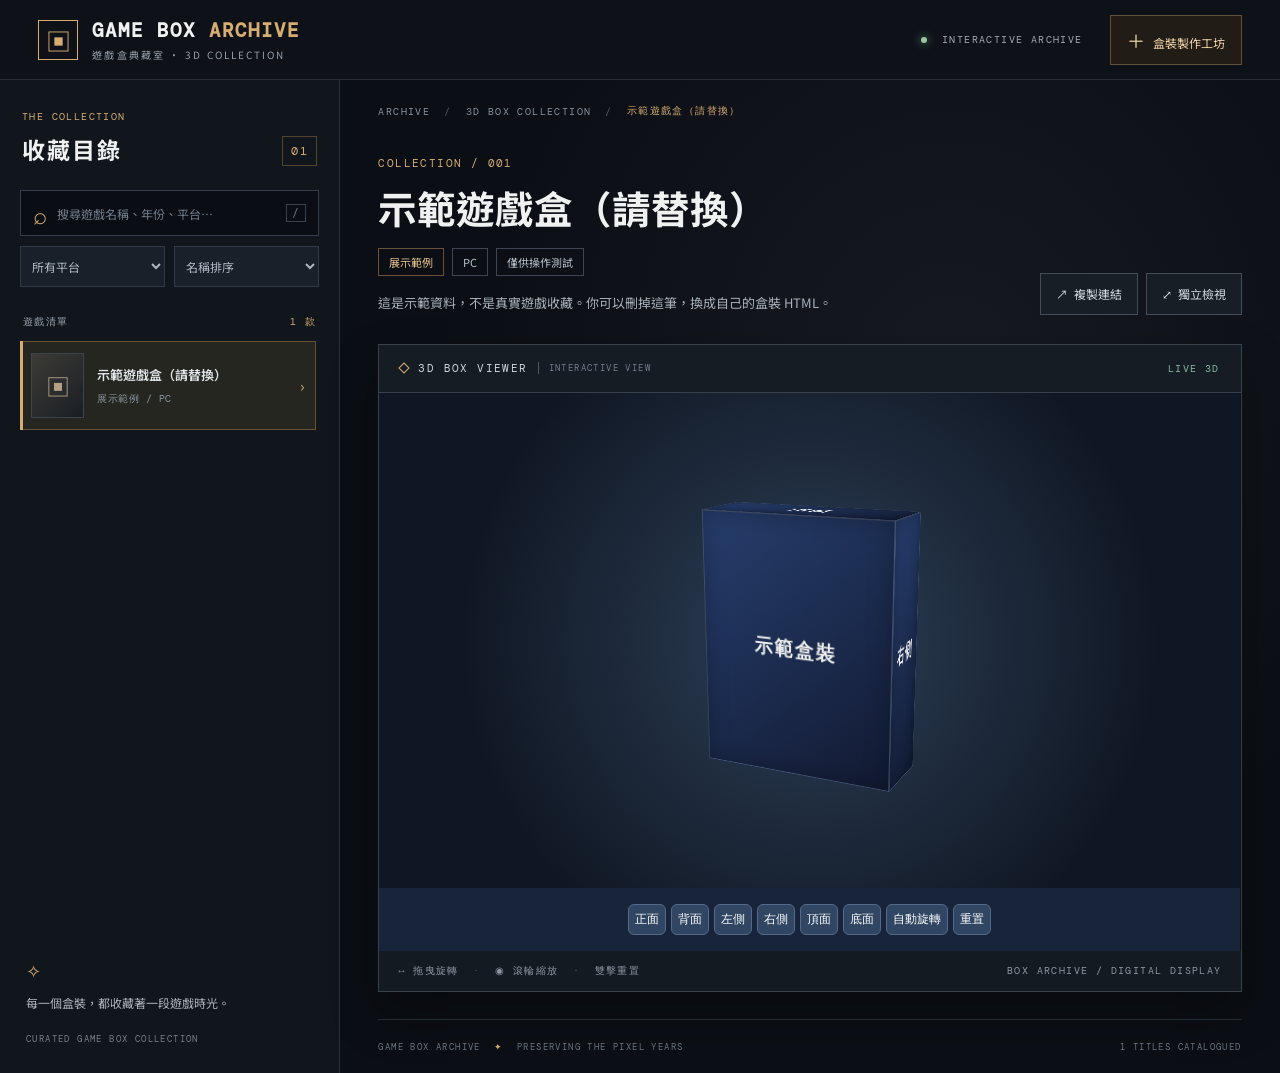
==== index.html @ 2a5f27b9 "Add files via upload" ====
<!doctype html>
<html lang="zh-Hant">
<head>
<meta charset="utf-8"><meta name="viewport" content="width=device-width, initial-scale=1"><meta name="theme-color" content="#0a0d12">
<meta name="description" content="老遊戲實體收藏與可互動的 3D 遊戲盒展示。">
<title>遊戲盒典藏室 · 3D 收藏展示館</title>
<link rel="stylesheet" href="style.css">
</head>
<body>
<div class="site-shell">
  <header class="topbar">
    <a class="brand" href="./" aria-label="遊戲盒典藏室首頁"><span class="brand-mark" aria-hidden="true">▣</span><span><strong>GAME BOX <em>ARCHIVE</em></strong><small>遊戲盒典藏室 · 3D COLLECTION</small></span></a>
    <div class="top-actions"><span class="top-status"><span class="status-light"></span> INTERACTIVE ARCHIVE</span><a class="tool-link" href="builder.html"><span aria-hidden="true">＋</span> 盒裝製作工坊</a></div>
  </header>
  <div class="workarea">
    <aside class="sidebar" aria-label="遊戲收藏清單">
      <div class="side-heading"><div><div class="eyebrow">THE COLLECTION</div><h1>收藏目錄</h1></div><span id="totalBadge" class="total-badge">00</span></div>
      <label class="search-box"><span aria-hidden="true">⌕</span><input id="search" type="search" placeholder="搜尋遊戲名稱、年份、平台…" autocomplete="off" aria-label="搜尋遊戲收藏"><span class="search-key">/</span></label>
      <div class="filter-row"><label class="sr-only" for="platform">平台分類</label><select id="platform"><option value="all">所有平台</option></select><label class="sr-only" for="sort">排序</label><select id="sort"><option value="title">名稱排序</option><option value="year">年份排序</option><option value="new">最新加入</option></select></div>
      <div class="list-heading"><span>遊戲清單</span><span id="resultCount">0 款</span></div>
      <div id="list" class="game-list" aria-label="可選擇的遊戲盒"></div>
      <div class="sidebar-foot"><div class="small-emblem">✧</div><p>每一個盒裝，都收藏著一段遊戲時光。</p><span>CURATED GAME BOX COLLECTION</span></div>
    </aside>
    <main class="main-panel" id="main">
      <div class="breadcrumb"><span>ARCHIVE</span><span class="slash">/</span><span>3D BOX COLLECTION</span><span class="slash">/</span><strong id="crumb">SELECT A GAME</strong></div>
      <section class="overview" aria-labelledby="gameTitle">
        <div class="overview-text"><div class="item-number" id="itemNumber">COLLECTION / —</div><h2 id="gameTitle">請從左側選擇遊戲盒</h2><div class="tags" id="tags"></div><p class="game-description" id="description">點選收藏清單中的遊戲，即可在下方自由旋轉欣賞盒裝的每個細節。</p></div>
        <div class="overview-actions"><button id="copyLink" type="button" class="outline-btn" disabled title="複製此款遊戲的分享連結">↗ <span>複製連結</span></button><a id="open" class="outline-btn" href="#" target="_blank" rel="noopener" aria-disabled="true">⤢ <span>獨立檢視</span></a></div>
      </section>
      <section class="viewer-section" aria-label="3D 遊戲盒展示區">
        <div class="viewer-head"><div class="viewer-head-title"><span class="viewer-dot"></span> 3D BOX VIEWER <span class="viewer-label">INTERACTIVE VIEW</span></div><span class="viewer-indicator" id="viewerIndicator">READY</span></div>
        <div id="stage" class="stage"><div class="stage-placeholder"><div class="cube-graphic" aria-hidden="true">▧</div><strong>YOUR COLLECTION, IN 3D.</strong><p>從左側清單挑選一款遊戲</p></div></div>
        <div class="viewer-foot"><span>↔ 拖曳旋轉 <i>·</i> ◉ 滾輪縮放 <i>·</i> 雙擊重置</span><span>BOX ARCHIVE / DIGITAL DISPLAY</span></div>
      </section>
      <footer class="bottom-footer"><span>GAME BOX ARCHIVE <span class="footer-dot">✦</span> PRESERVING THE PIXEL YEARS</span><span id="footerCount">0 TITLES CATALOGUED</span></footer>
    </main>
  </div>
</div>
<div id="toast" class="toast" role="status" aria-live="polite"></div>
<script src="catalog.js"></script><script src="site.js"></script>
</body></html>
---- style.css ----
@import url('https://fonts.googleapis.com/css2?family=DM+Mono:wght@400;500&family=Noto+Sans+TC:wght@400;500;600;700;800&display=swap');
:root{color-scheme:dark;--bg:#0b0e14;--sidebar:#11161d;--surface:#131a22;--muted:#8995a3;--stroke:#29313c;--text:#f0f1f1;--accent:#d7ad72;--accentdark:#3a3022;font-family:'Noto Sans TC',system-ui,-apple-system,sans-serif}*{box-sizing:border-box}html{scroll-behavior:smooth}body{margin:0;background:var(--bg);color:var(--text)}button,input,select{font:inherit}button{cursor:pointer}a{color:inherit;text-decoration:none}button:focus-visible,a:focus-visible,input:focus-visible,select:focus-visible{outline:2px solid var(--accent);outline-offset:3px}button:disabled{cursor:not-allowed;opacity:.4}.site-shell{min-height:100vh}.topbar{height:80px;display:flex;justify-content:space-between;align-items:center;padding:0 clamp(18px,3vw,44px);border-bottom:1px solid #292c32;background:#0e1218;gap:15px}.brand{display:flex;align-items:center;gap:14px;min-width:0}.brand-mark{width:40px;height:40px;display:grid;place-items:center;border:1px solid var(--accent);color:var(--accent);font-size:25px}.brand strong{font-family:'DM Mono',monospace;font-size:19px;letter-spacing:2px;display:block;white-space:nowrap}.brand em{font-style:normal;color:var(--accent)}.brand small{font-size:10px;letter-spacing:2.1px;color:#929da9;display:block;margin-top:4px}.top-actions{display:flex;align-items:center;gap:27px}.top-status,.eyebrow,.item-number,.viewer-head,.viewer-foot,.breadcrumb,.bottom-footer,.sidebar-foot span,.total-badge,.list-heading,.search-key{font-family:'DM Mono',monospace;letter-spacing:1.4px}.top-status{font-size:10px;color:#a5aaaf;white-space:nowrap}.status-light{display:inline-block;width:6px;height:6px;background:#9bc6a0;border-radius:50%;margin-right:8px;box-shadow:0 0 8px #689d77}.tool-link{border:1px solid #625037;padding:11px 16px;color:#f2d5a8;background:#221c16;font-size:12px;white-space:nowrap}.tool-link:hover{background:#393024}.tool-link span{font-size:18px;margin-right:5px}.workarea{display:grid;grid-template-columns:340px minmax(0,1fr);min-height:calc(100vh - 80px)}.sidebar{background:var(--sidebar);border-right:1px solid var(--stroke);padding:30px 20px 26px;display:flex;flex-direction:column;min-width:0}.side-heading{display:flex;align-items:end;justify-content:space-between;margin:0 2px 24px}.eyebrow{font-size:10px;color:var(--accent);margin-bottom:9px}.side-heading h1{font-size:23px;letter-spacing:2px;margin:0;font-weight:700}.total-badge{border:1px solid #54442e;color:var(--accent);font-size:12px;padding:6px 8px}.search-box{display:flex;gap:8px;align-items:center;background:#0a0e14;border:1px solid #343d49;padding:0 12px;min-height:46px}.search-box>span:first-child{color:var(--accent);font-size:24px}.search-box input{background:none;border:0;outline:0;color:#f0f2f5;font-size:12px;min-width:0;flex:1}.search-box input::placeholder{color:#717d8b}.search-key{color:#687383;font-size:11px;border:1px solid #39414d;padding:1px 5px}.filter-row{display:grid;grid-template-columns:1fr 1fr;gap:9px;margin-top:10px}.filter-row select{width:100%;min-width:0;background:#192029;color:#acb7c3;border:1px solid #323a45;font-size:12px;padding:10px 7px;cursor:pointer}.list-heading{font-size:10px;display:flex;justify-content:space-between;color:#9ca7b2;margin:28px 3px 12px}.list-heading span:last-child{color:var(--accent)}.game-list{display:flex;flex-direction:column;gap:5px;overflow-y:auto;max-height:calc(100vh - 385px);min-height:120px;padding-right:3px;scrollbar-color:#424850 transparent;scrollbar-width:thin}.game-item{width:100%;display:flex;align-items:center;gap:13px;text-align:left;color:#e1e6eb;background:transparent;border:1px solid transparent;padding:11px 10px;min-height:88px;position:relative;transition:background .2s,border-color .2s}.game-item:hover{background:#1e2631}.game-item.active{background:#252620;border-color:#655034}.game-item.active:before{content:'';position:absolute;left:-1px;top:-1px;bottom:-1px;width:3px;background:var(--accent)}.game-cover,.game-placeholder{width:53px;height:65px;flex:none;object-fit:cover;background:#29313b;border:1px solid #3c444e}.game-placeholder{display:grid;place-items:center;color:#b5a184;background:linear-gradient(135deg,#3c3b36,#1a1e24);font-size:24px}.game-details{flex:1;min-width:0}.game-details strong{display:block;line-height:1.5;font-size:13px;font-weight:600}.game-details small{display:block;font:10px 'DM Mono',monospace;color:#8995a1;margin-top:7px;letter-spacing:.5px}.game-chevron{color:#828b95;font-size:15px}.game-item.active .game-chevron{color:var(--accent)}.no-results{padding:22px 8px;font-size:12px;color:var(--muted);line-height:1.8}.sidebar-foot{margin-top:auto;padding:30px 6px 0;color:#adb2b6}.small-emblem{color:var(--accent);font-size:18px}.sidebar-foot p{font-size:12px;line-height:1.7;margin:10px 0}.sidebar-foot span{font-size:9px;color:#777f87}.main-panel{padding:24px clamp(20px,3vw,54px) 20px;min-width:0;background:radial-gradient(ellipse at 65% 30%,#161a20 0,transparent 55%),#0b0e14}.breadcrumb{display:flex;gap:14px;font-size:10px;color:#8692a0;align-items:center}.breadcrumb .slash{color:#54585d}.breadcrumb strong{color:var(--accent);font-weight:500;overflow:hidden;text-overflow:ellipsis;white-space:nowrap}.overview{padding:38px 0 29px;display:flex;justify-content:space-between;align-items:flex-end;gap:20px}.overview-text{min-width:0}.item-number{color:var(--accent);font-size:11px;margin-bottom:13px}.overview h2{font-size:clamp(24px,3vw,40px);font-weight:700;line-height:1.3;letter-spacing:1px;margin:0 0 15px}.tags{display:flex;gap:8px;flex-wrap:wrap}.tag{display:inline-block;padding:5px 10px;border:1px solid #3c4551;color:#b5c0cc;font-size:11px}.tag:first-child{border-color:#675238;color:#e4c28e}.game-description{max-width:850px;font-size:13px;color:#a7b0bb;line-height:1.85;margin:15px 0 0}.overview-actions{display:flex;gap:8px;align-items:center;flex:none}.outline-btn{display:inline-flex;align-items:center;justify-content:center;gap:6px;font-size:12px;white-space:nowrap;background:#181e26;color:#d1d9df;border:1px solid #434c57;padding:11px 15px;min-height:42px}.outline-btn:hover:not(:disabled){border-color:var(--accent);color:#fae2b8;background:#25231f}.outline-btn[aria-disabled=true]{opacity:.35;pointer-events:none}.viewer-section{border:1px solid #39424c;background:#0c1016;box-shadow:0 22px 45px #0004}.viewer-head{min-height:48px;display:flex;justify-content:space-between;align-items:center;padding:10px 21px;background:#161c24;border-bottom:1px solid #37404b;color:#d0d6df;font-size:11px}.viewer-head-title{display:flex;align-items:center;gap:10px}.viewer-dot{height:8px;width:8px;border:1px solid var(--accent);display:inline-block;transform:rotate(45deg)}.viewer-label{color:#737f8e;font-size:9px;border-left:1px solid #515962;padding-left:10px}.viewer-indicator{color:#8bbba1;font-size:10px}.stage{height:clamp(420px,62vh,780px);position:relative;background:radial-gradient(ellipse at center,#252930 0,#11161d 52%,#0b0e14 100%)}.stage:before{content:'';position:absolute;inset:0;pointer-events:none;background:linear-gradient(#ffffff06 1px,transparent 1px),linear-gradient(90deg,#ffffff06 1px,transparent 1px);background-size:38px 38px;opacity:.22}.stage iframe{width:100%;height:100%;border:0;position:relative;display:block;background:transparent}.stage-placeholder{position:absolute;inset:0;display:flex;flex-direction:column;align-items:center;justify-content:center;color:#8d97a1;text-align:center;padding:20px}.cube-graphic{font-size:90px;color:#716047;line-height:1;margin-bottom:28px}.stage-placeholder strong{font:13px 'DM Mono',monospace;letter-spacing:2px;color:#d4ba90}.stage-placeholder p{font-size:12px;margin-top:14px}.viewer-foot{padding:13px 19px;display:flex;justify-content:space-between;gap:10px;color:#8d98a5;font-size:10px;flex-wrap:wrap;background:#141a21}.viewer-foot i{font-style:normal;color:#675b4b;margin:0 7px}.bottom-footer{display:flex;justify-content:space-between;gap:12px;border-top:1px solid #252b33;padding-top:21px;margin-top:27px;font-size:9px;color:#697582}.footer-dot{color:var(--accent);margin:0 7px}.toast{position:fixed;bottom:22px;right:22px;background:#252922;border:1px solid #746041;color:#f2dfc4;padding:12px 17px;font-size:12px;box-shadow:0 12px 35px #0008;opacity:0;transition:opacity .2s;pointer-events:none}.toast.visible{opacity:1}.sr-only{position:absolute;overflow:hidden;clip:rect(0,0,0,0);white-space:nowrap;width:1px;height:1px}
@media(max-width:1050px){.workarea{grid-template-columns:290px minmax(0,1fr)}.overview{align-items:flex-start;flex-direction:column}.main-panel{padding:22px}.overview-actions{align-self:flex-end}.top-status{display:none}}@media(max-width:740px){.topbar{height:auto;min-height:75px;padding:15px 16px}.brand strong{font-size:15px}.brand small{letter-spacing:1px;font-size:9px}.brand-mark{width:34px;height:34px}.tool-link{padding:8px 11px;font-size:11px}.workarea{display:block}.sidebar{border-right:0;border-bottom:1px solid var(--stroke);padding:18px 16px}.side-heading{margin-bottom:15px}.side-heading h1{font-size:20px}.list-heading{margin-top:16px}.game-list{flex-direction:row;overflow-x:auto;min-height:0;max-height:none;padding:0 0 10px;gap:8px}.game-item{min-width:215px;max-width:230px;min-height:80px;border:1px solid #343d47}.game-item.active:before{width:3px}.sidebar-foot{display:none}.main-panel{padding:18px 15px}.overview{padding:25px 0 19px}.overview h2{font-size:27px}.stage{height:58vh;min-height:390px}.viewer-foot span:last-child{display:none}.bottom-footer{font-size:8px;line-height:1.7}.breadcrumb{font-size:9px;gap:8px}}@media(max-width:430px){.brand strong{font-size:13px;letter-spacing:1px}.brand small{font-size:8px}.brand-mark{display:none}.top-actions .tool-link{font-size:10px;padding:8px}.overview-actions{width:100%}.outline-btn{flex:1}.viewer-head{padding:10px}.viewer-label{display:none}.stage{min-height:340px;height:53vh}}
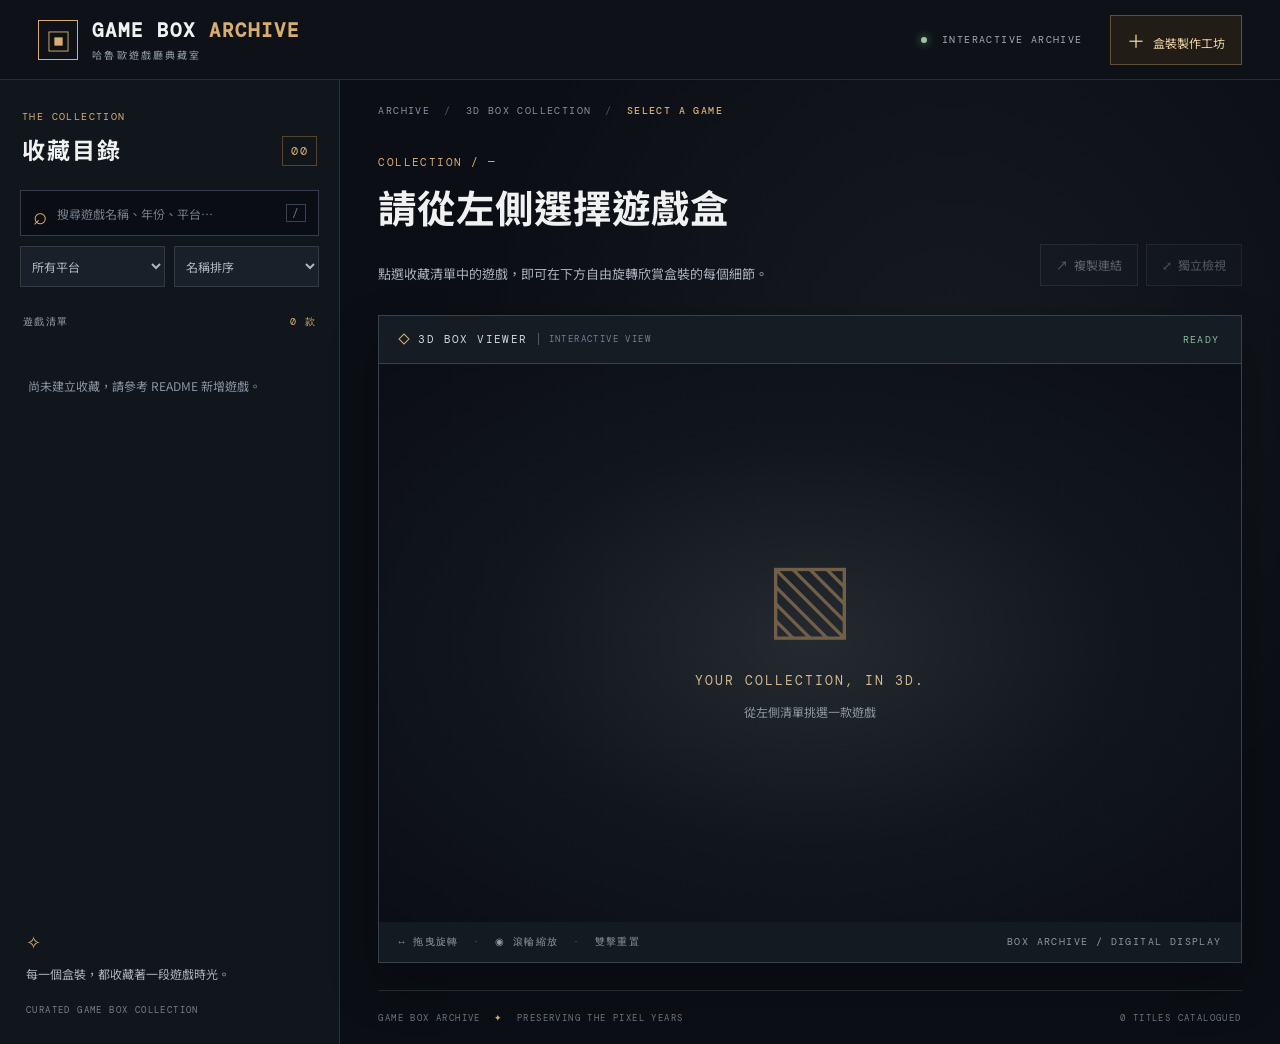
==== commit b5d421f4: "Update brand name in index.html" ====
--- a/index.html
+++ b/index.html
@@ -3,13 +3,13 @@
 <head>
 <meta charset="utf-8"><meta name="viewport" content="width=device-width, initial-scale=1"><meta name="theme-color" content="#0a0d12">
 <meta name="description" content="老遊戲實體收藏與可互動的 3D 遊戲盒展示。">
-<title>遊戲盒典藏室 · 3D 收藏展示館</title>
+<title>哈魯歐遊戲廳典藏室</title>
 <link rel="stylesheet" href="style.css">
 </head>
 <body>
 <div class="site-shell">
   <header class="topbar">
-    <a class="brand" href="./" aria-label="遊戲盒典藏室首頁"><span class="brand-mark" aria-hidden="true">▣</span><span><strong>GAME BOX <em>ARCHIVE</em></strong><small>遊戲盒典藏室 · 3D COLLECTION</small></span></a>
+    <a class="brand" href="./" aria-label="遊戲盒典藏室首頁"><span class="brand-mark" aria-hidden="true">▣</span><span><strong>GAME BOX <em>ARCHIVE</em></strong><small>哈魯歐遊戲廳典藏室</small></span></a>
     <div class="top-actions"><span class="top-status"><span class="status-light"></span> INTERACTIVE ARCHIVE</span><a class="tool-link" href="builder.html"><span aria-hidden="true">＋</span> 盒裝製作工坊</a></div>
   </header>
   <div class="workarea">
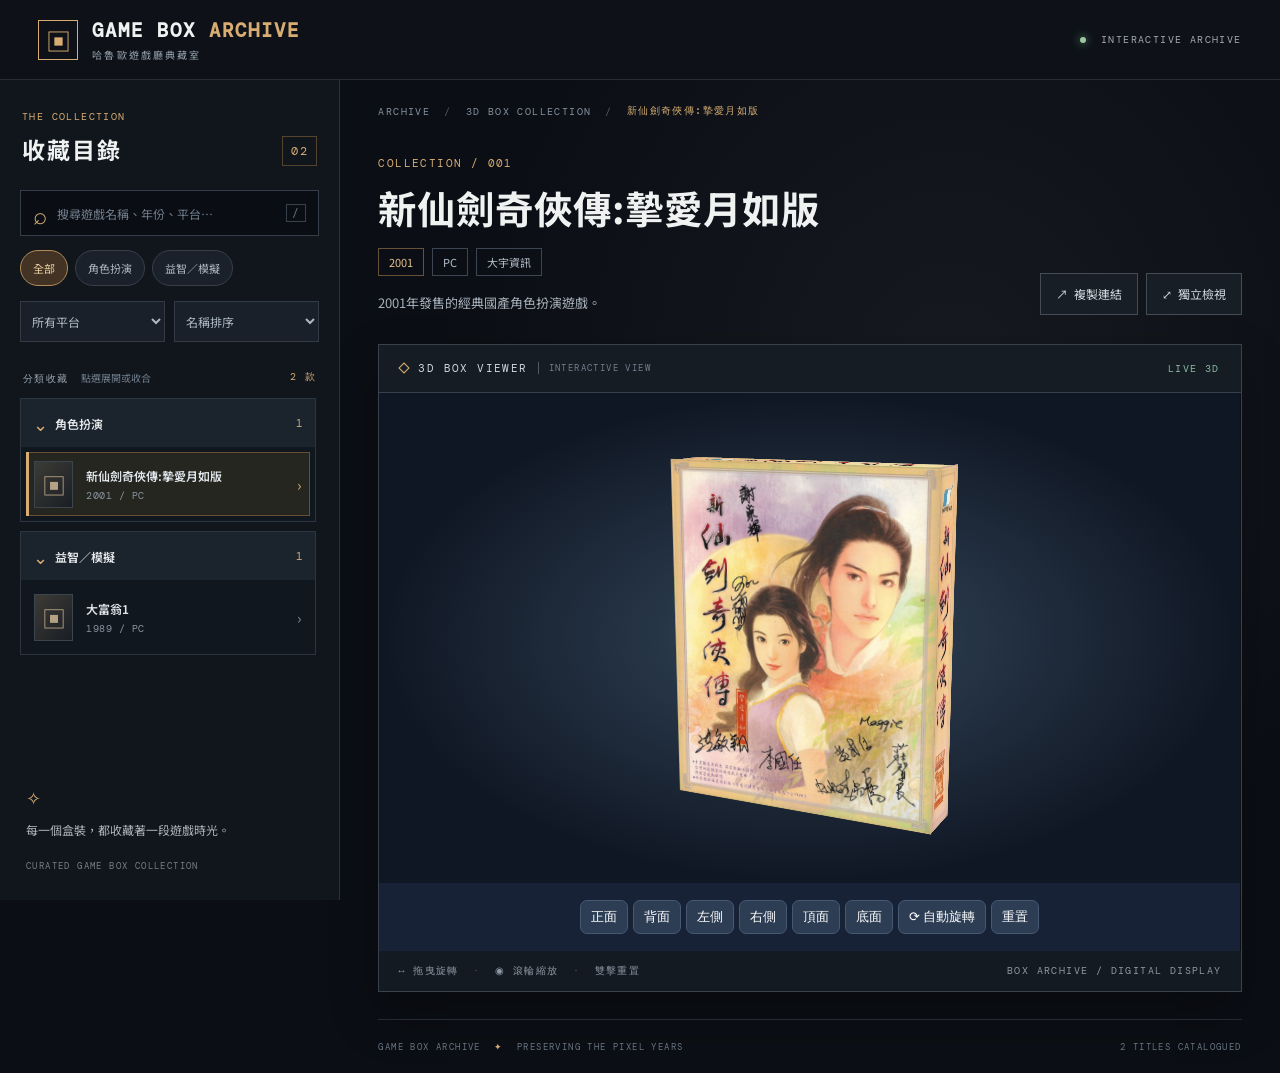
==== commit d0c30138: "Add files via upload" ====
--- a/index.html
+++ b/index.html
@@ -10,15 +10,16 @@
 <div class="site-shell">
   <header class="topbar">
     <a class="brand" href="./" aria-label="遊戲盒典藏室首頁"><span class="brand-mark" aria-hidden="true">▣</span><span><strong>GAME BOX <em>ARCHIVE</em></strong><small>哈魯歐遊戲廳典藏室</small></span></a>
-    <div class="top-actions"><span class="top-status"><span class="status-light"></span> INTERACTIVE ARCHIVE</span><a class="tool-link" href="builder.html"><span aria-hidden="true">＋</span> 盒裝製作工坊</a></div>
+    <div class="top-actions"><span class="top-status"><span class="status-light"></span> INTERACTIVE ARCHIVE</span></div>
   </header>
   <div class="workarea">
     <aside class="sidebar" aria-label="遊戲收藏清單">
       <div class="side-heading"><div><div class="eyebrow">THE COLLECTION</div><h1>收藏目錄</h1></div><span id="totalBadge" class="total-badge">00</span></div>
       <label class="search-box"><span aria-hidden="true">⌕</span><input id="search" type="search" placeholder="搜尋遊戲名稱、年份、平台…" autocomplete="off" aria-label="搜尋遊戲收藏"><span class="search-key">/</span></label>
+      <div class="category-pills" id="categoryPills" aria-label="遊戲類型篩選"></div>
       <div class="filter-row"><label class="sr-only" for="platform">平台分類</label><select id="platform"><option value="all">所有平台</option></select><label class="sr-only" for="sort">排序</label><select id="sort"><option value="title">名稱排序</option><option value="year">年份排序</option><option value="new">最新加入</option></select></div>
-      <div class="list-heading"><span>遊戲清單</span><span id="resultCount">0 款</span></div>
-      <div id="list" class="game-list" aria-label="可選擇的遊戲盒"></div>
+      <div class="list-heading"><span>分類收藏 <small>點選展開或收合</small></span><span id="resultCount">0 款</span></div>
+      <div id="list" class="game-list" aria-label="可選擇的分類遊戲盒"></div>
       <div class="sidebar-foot"><div class="small-emblem">✧</div><p>每一個盒裝，都收藏著一段遊戲時光。</p><span>CURATED GAME BOX COLLECTION</span></div>
     </aside>
     <main class="main-panel" id="main">
--- a/style.css
+++ b/style.css
@@ -1,3 +1,15 @@
 @import url('https://fonts.googleapis.com/css2?family=DM+Mono:wght@400;500&family=Noto+Sans+TC:wght@400;500;600;700;800&display=swap');
 :root{color-scheme:dark;--bg:#0b0e14;--sidebar:#11161d;--surface:#131a22;--muted:#8995a3;--stroke:#29313c;--text:#f0f1f1;--accent:#d7ad72;--accentdark:#3a3022;font-family:'Noto Sans TC',system-ui,-apple-system,sans-serif}*{box-sizing:border-box}html{scroll-behavior:smooth}body{margin:0;background:var(--bg);color:var(--text)}button,input,select{font:inherit}button{cursor:pointer}a{color:inherit;text-decoration:none}button:focus-visible,a:focus-visible,input:focus-visible,select:focus-visible{outline:2px solid var(--accent);outline-offset:3px}button:disabled{cursor:not-allowed;opacity:.4}.site-shell{min-height:100vh}.topbar{height:80px;display:flex;justify-content:space-between;align-items:center;padding:0 clamp(18px,3vw,44px);border-bottom:1px solid #292c32;background:#0e1218;gap:15px}.brand{display:flex;align-items:center;gap:14px;min-width:0}.brand-mark{width:40px;height:40px;display:grid;place-items:center;border:1px solid var(--accent);color:var(--accent);font-size:25px}.brand strong{font-family:'DM Mono',monospace;font-size:19px;letter-spacing:2px;display:block;white-space:nowrap}.brand em{font-style:normal;color:var(--accent)}.brand small{font-size:10px;letter-spacing:2.1px;color:#929da9;display:block;margin-top:4px}.top-actions{display:flex;align-items:center;gap:27px}.top-status,.eyebrow,.item-number,.viewer-head,.viewer-foot,.breadcrumb,.bottom-footer,.sidebar-foot span,.total-badge,.list-heading,.search-key{font-family:'DM Mono',monospace;letter-spacing:1.4px}.top-status{font-size:10px;color:#a5aaaf;white-space:nowrap}.status-light{display:inline-block;width:6px;height:6px;background:#9bc6a0;border-radius:50%;margin-right:8px;box-shadow:0 0 8px #689d77}.tool-link{border:1px solid #625037;padding:11px 16px;color:#f2d5a8;background:#221c16;font-size:12px;white-space:nowrap}.tool-link:hover{background:#393024}.tool-link span{font-size:18px;margin-right:5px}.workarea{display:grid;grid-template-columns:340px minmax(0,1fr);min-height:calc(100vh - 80px)}.sidebar{background:var(--sidebar);border-right:1px solid var(--stroke);padding:30px 20px 26px;display:flex;flex-direction:column;min-width:0}.side-heading{display:flex;align-items:end;justify-content:space-between;margin:0 2px 24px}.eyebrow{font-size:10px;color:var(--accent);margin-bottom:9px}.side-heading h1{font-size:23px;letter-spacing:2px;margin:0;font-weight:700}.total-badge{border:1px solid #54442e;color:var(--accent);font-size:12px;padding:6px 8px}.search-box{display:flex;gap:8px;align-items:center;background:#0a0e14;border:1px solid #343d49;padding:0 12px;min-height:46px}.search-box>span:first-child{color:var(--accent);font-size:24px}.search-box input{background:none;border:0;outline:0;color:#f0f2f5;font-size:12px;min-width:0;flex:1}.search-box input::placeholder{color:#717d8b}.search-key{color:#687383;font-size:11px;border:1px solid #39414d;padding:1px 5px}.filter-row{display:grid;grid-template-columns:1fr 1fr;gap:9px;margin-top:10px}.filter-row select{width:100%;min-width:0;background:#192029;color:#acb7c3;border:1px solid #323a45;font-size:12px;padding:10px 7px;cursor:pointer}.list-heading{font-size:10px;display:flex;justify-content:space-between;color:#9ca7b2;margin:28px 3px 12px}.list-heading span:last-child{color:var(--accent)}.game-list{display:flex;flex-direction:column;gap:5px;overflow-y:auto;max-height:calc(100vh - 385px);min-height:120px;padding-right:3px;scrollbar-color:#424850 transparent;scrollbar-width:thin}.game-item{width:100%;display:flex;align-items:center;gap:13px;text-align:left;color:#e1e6eb;background:transparent;border:1px solid transparent;padding:11px 10px;min-height:88px;position:relative;transition:background .2s,border-color .2s}.game-item:hover{background:#1e2631}.game-item.active{background:#252620;border-color:#655034}.game-item.active:before{content:'';position:absolute;left:-1px;top:-1px;bottom:-1px;width:3px;background:var(--accent)}.game-cover,.game-placeholder{width:53px;height:65px;flex:none;object-fit:cover;background:#29313b;border:1px solid #3c444e}.game-placeholder{display:grid;place-items:center;color:#b5a184;background:linear-gradient(135deg,#3c3b36,#1a1e24);font-size:24px}.game-details{flex:1;min-width:0}.game-details strong{display:block;line-height:1.5;font-size:13px;font-weight:600}.game-details small{display:block;font:10px 'DM Mono',monospace;color:#8995a1;margin-top:7px;letter-spacing:.5px}.game-chevron{color:#828b95;font-size:15px}.game-item.active .game-chevron{color:var(--accent)}.no-results{padding:22px 8px;font-size:12px;color:var(--muted);line-height:1.8}.sidebar-foot{margin-top:auto;padding:30px 6px 0;color:#adb2b6}.small-emblem{color:var(--accent);font-size:18px}.sidebar-foot p{font-size:12px;line-height:1.7;margin:10px 0}.sidebar-foot span{font-size:9px;color:#777f87}.main-panel{padding:24px clamp(20px,3vw,54px) 20px;min-width:0;background:radial-gradient(ellipse at 65% 30%,#161a20 0,transparent 55%),#0b0e14}.breadcrumb{display:flex;gap:14px;font-size:10px;color:#8692a0;align-items:center}.breadcrumb .slash{color:#54585d}.breadcrumb strong{color:var(--accent);font-weight:500;overflow:hidden;text-overflow:ellipsis;white-space:nowrap}.overview{padding:38px 0 29px;display:flex;justify-content:space-between;align-items:flex-end;gap:20px}.overview-text{min-width:0}.item-number{color:var(--accent);font-size:11px;margin-bottom:13px}.overview h2{font-size:clamp(24px,3vw,40px);font-weight:700;line-height:1.3;letter-spacing:1px;margin:0 0 15px}.tags{display:flex;gap:8px;flex-wrap:wrap}.tag{display:inline-block;padding:5px 10px;border:1px solid #3c4551;color:#b5c0cc;font-size:11px}.tag:first-child{border-color:#675238;color:#e4c28e}.game-description{max-width:850px;font-size:13px;color:#a7b0bb;line-height:1.85;margin:15px 0 0}.overview-actions{display:flex;gap:8px;align-items:center;flex:none}.outline-btn{display:inline-flex;align-items:center;justify-content:center;gap:6px;font-size:12px;white-space:nowrap;background:#181e26;color:#d1d9df;border:1px solid #434c57;padding:11px 15px;min-height:42px}.outline-btn:hover:not(:disabled){border-color:var(--accent);color:#fae2b8;background:#25231f}.outline-btn[aria-disabled=true]{opacity:.35;pointer-events:none}.viewer-section{border:1px solid #39424c;background:#0c1016;box-shadow:0 22px 45px #0004}.viewer-head{min-height:48px;display:flex;justify-content:space-between;align-items:center;padding:10px 21px;background:#161c24;border-bottom:1px solid #37404b;color:#d0d6df;font-size:11px}.viewer-head-title{display:flex;align-items:center;gap:10px}.viewer-dot{height:8px;width:8px;border:1px solid var(--accent);display:inline-block;transform:rotate(45deg)}.viewer-label{color:#737f8e;font-size:9px;border-left:1px solid #515962;padding-left:10px}.viewer-indicator{color:#8bbba1;font-size:10px}.stage{height:clamp(420px,62vh,780px);position:relative;background:radial-gradient(ellipse at center,#252930 0,#11161d 52%,#0b0e14 100%)}.stage:before{content:'';position:absolute;inset:0;pointer-events:none;background:linear-gradient(#ffffff06 1px,transparent 1px),linear-gradient(90deg,#ffffff06 1px,transparent 1px);background-size:38px 38px;opacity:.22}.stage iframe{width:100%;height:100%;border:0;position:relative;display:block;background:transparent}.stage-placeholder{position:absolute;inset:0;display:flex;flex-direction:column;align-items:center;justify-content:center;color:#8d97a1;text-align:center;padding:20px}.cube-graphic{font-size:90px;color:#716047;line-height:1;margin-bottom:28px}.stage-placeholder strong{font:13px 'DM Mono',monospace;letter-spacing:2px;color:#d4ba90}.stage-placeholder p{font-size:12px;margin-top:14px}.viewer-foot{padding:13px 19px;display:flex;justify-content:space-between;gap:10px;color:#8d98a5;font-size:10px;flex-wrap:wrap;background:#141a21}.viewer-foot i{font-style:normal;color:#675b4b;margin:0 7px}.bottom-footer{display:flex;justify-content:space-between;gap:12px;border-top:1px solid #252b33;padding-top:21px;margin-top:27px;font-size:9px;color:#697582}.footer-dot{color:var(--accent);margin:0 7px}.toast{position:fixed;bottom:22px;right:22px;background:#252922;border:1px solid #746041;color:#f2dfc4;padding:12px 17px;font-size:12px;box-shadow:0 12px 35px #0008;opacity:0;transition:opacity .2s;pointer-events:none}.toast.visible{opacity:1}.sr-only{position:absolute;overflow:hidden;clip:rect(0,0,0,0);white-space:nowrap;width:1px;height:1px}
 @media(max-width:1050px){.workarea{grid-template-columns:290px minmax(0,1fr)}.overview{align-items:flex-start;flex-direction:column}.main-panel{padding:22px}.overview-actions{align-self:flex-end}.top-status{display:none}}@media(max-width:740px){.topbar{height:auto;min-height:75px;padding:15px 16px}.brand strong{font-size:15px}.brand small{letter-spacing:1px;font-size:9px}.brand-mark{width:34px;height:34px}.tool-link{padding:8px 11px;font-size:11px}.workarea{display:block}.sidebar{border-right:0;border-bottom:1px solid var(--stroke);padding:18px 16px}.side-heading{margin-bottom:15px}.side-heading h1{font-size:20px}.list-heading{margin-top:16px}.game-list{flex-direction:row;overflow-x:auto;min-height:0;max-height:none;padding:0 0 10px;gap:8px}.game-item{min-width:215px;max-width:230px;min-height:80px;border:1px solid #343d47}.game-item.active:before{width:3px}.sidebar-foot{display:none}.main-panel{padding:18px 15px}.overview{padding:25px 0 19px}.overview h2{font-size:27px}.stage{height:58vh;min-height:390px}.viewer-foot span:last-child{display:none}.bottom-footer{font-size:8px;line-height:1.7}.breadcrumb{font-size:9px;gap:8px}}@media(max-width:430px){.brand strong{font-size:13px;letter-spacing:1px}.brand small{font-size:8px}.brand-mark{display:none}.top-actions .tool-link{font-size:10px;padding:8px}.overview-actions{width:100%}.outline-btn{flex:1}.viewer-head{padding:10px}.viewer-label{display:none}.stage{min-height:340px;height:53vh}}
+/* 第二版：分類標籤、收合群組與獨立捲動 */
+.sidebar{height:calc(100vh - 80px);min-height:560px;position:sticky;top:0;overflow:hidden}
+.category-pills{display:flex;gap:7px;overflow-x:auto;min-height:41px;margin-top:14px;padding-bottom:5px;scrollbar-width:thin;scrollbar-color:#4d4a42 transparent}
+.category-pill{flex:none;border:1px solid #37404a;background:#1a212b;color:#adb6c0;border-radius:18px;padding:7px 12px;font-size:11px;white-space:nowrap}
+.category-pill:hover{border-color:#aa8656;color:#ead6b7}.category-pill.selected{color:#ead0a4;background:#423324;border-color:#b08b57}
+.list-heading small{font:10px 'Noto Sans TC',sans-serif;letter-spacing:0;color:#6f7d8a;margin-left:5px}
+.game-list{flex:1;min-height:130px;max-height:none;overflow-y:auto;overflow-x:hidden;gap:9px}
+.game-group{border:1px solid #2d3540;background:#11171e;overflow:hidden;flex:none}
+.group-head{display:flex;width:100%;align-items:center;text-align:left;padding:11px 12px;gap:9px;background:#1b232d;color:#e5e8ea;border:0;font-size:12px}
+.group-head:hover{background:#272f3b}.group-caret{width:13px;color:var(--accent);font-size:18px}.group-head strong{flex:1;font-weight:600}.group-count{font-family:'DM Mono',monospace;color:#c7ab7e;font-size:11px}
+.group-items{display:flex;flex-direction:column;gap:2px;padding:5px}.group-items .game-item{min-height:64px;padding:7px}.group-items .game-cover,.group-items .game-placeholder{height:47px;width:39px}.group-items .game-details strong{font-size:12px}.group-items .game-details small{margin-top:4px}
+@media(max-width:740px){.sidebar{height:auto;min-height:0;position:static;overflow:visible}.category-pills{margin-top:12px}.game-list{overflow-x:auto;overflow-y:hidden;display:flex;flex-direction:row;min-height:0;max-height:310px}.game-group{min-width:240px;max-width:285px;overflow:visible}.group-items{max-height:250px;overflow-y:auto}.group-items .game-item{min-width:0;max-width:none;width:100%}}
